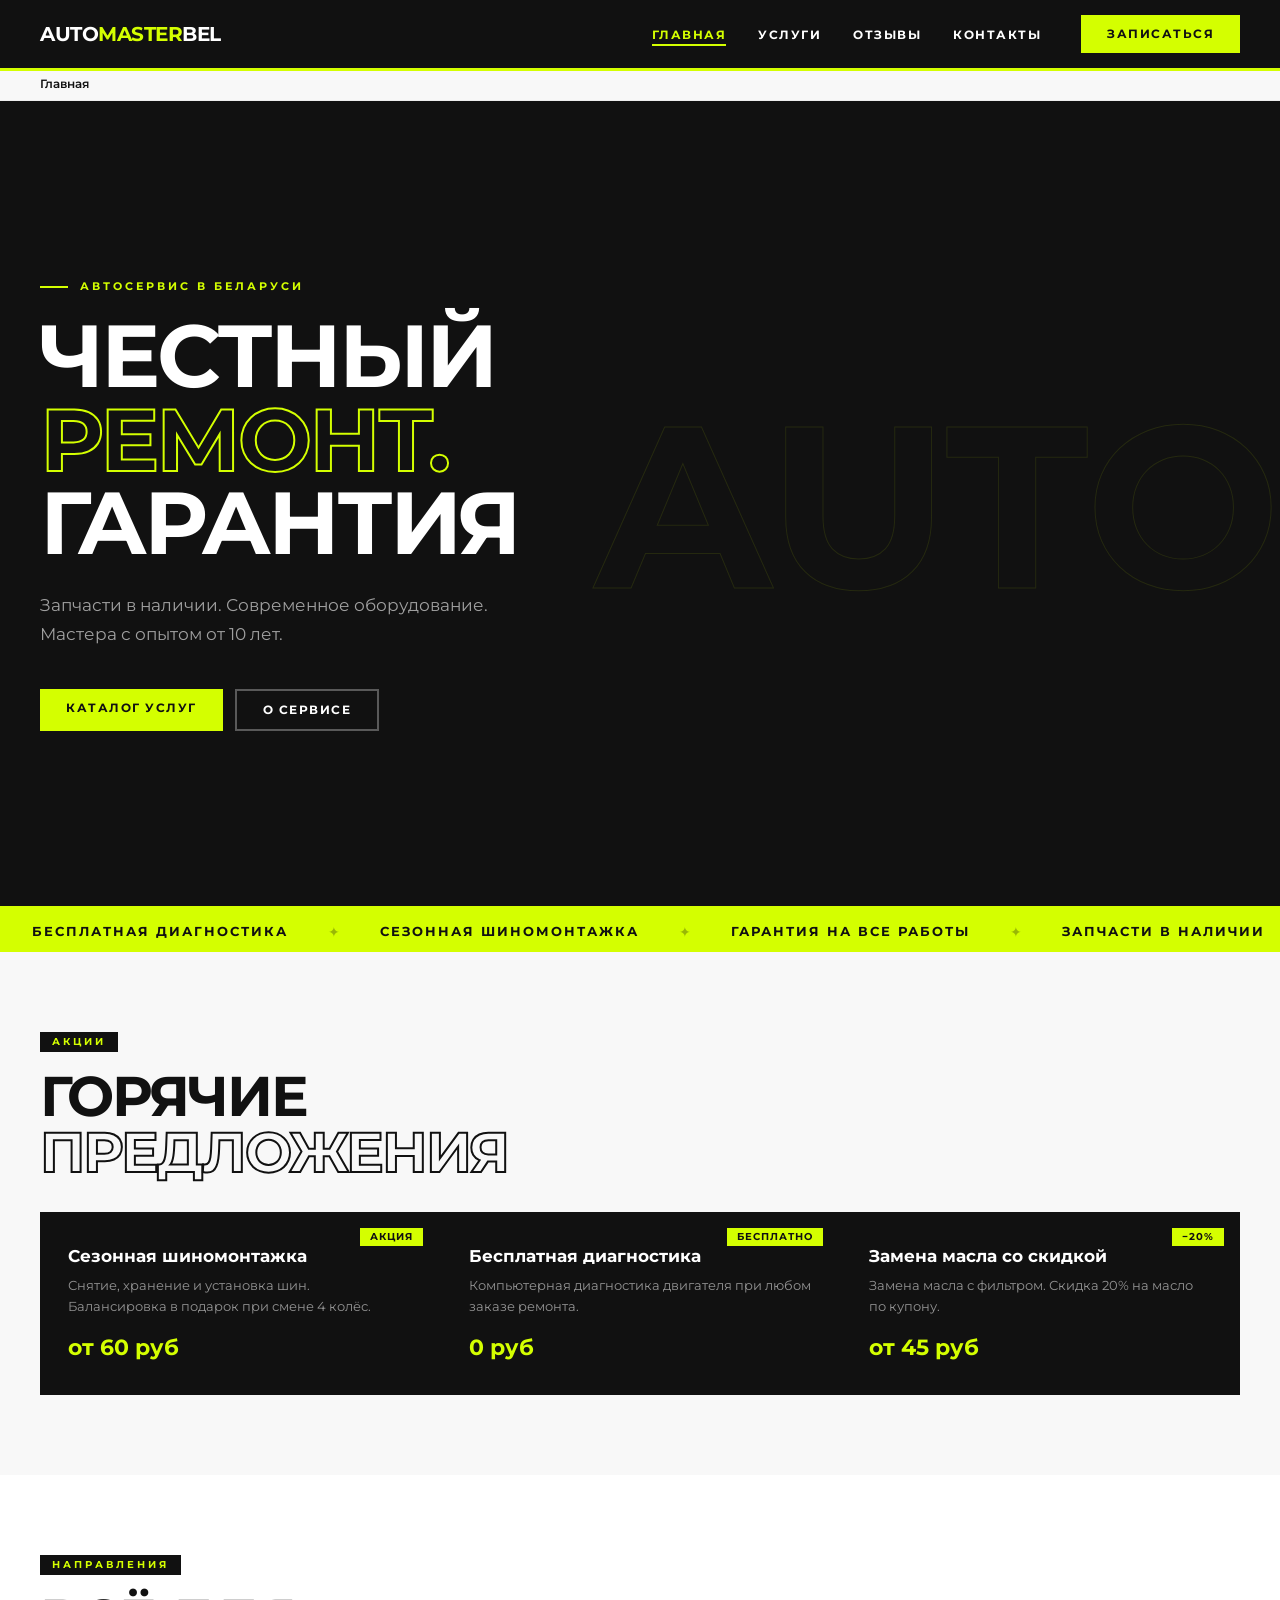
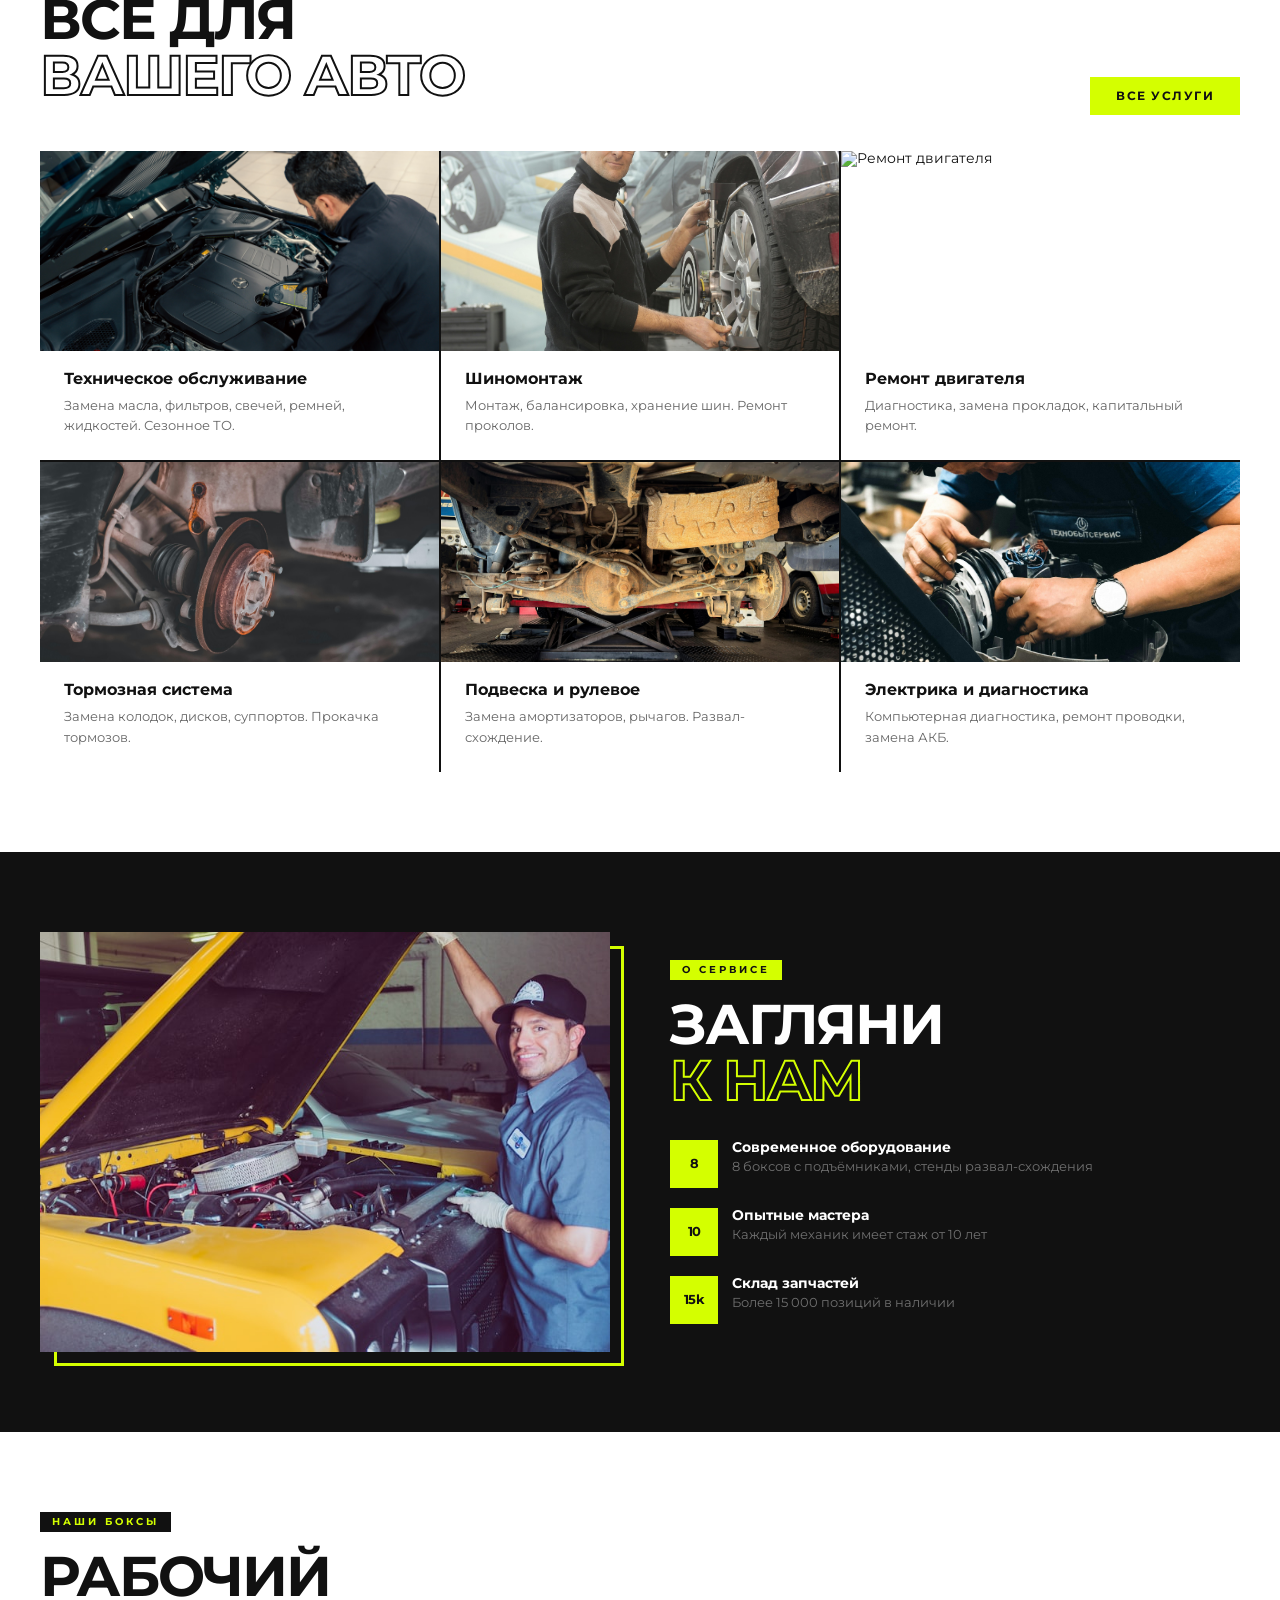
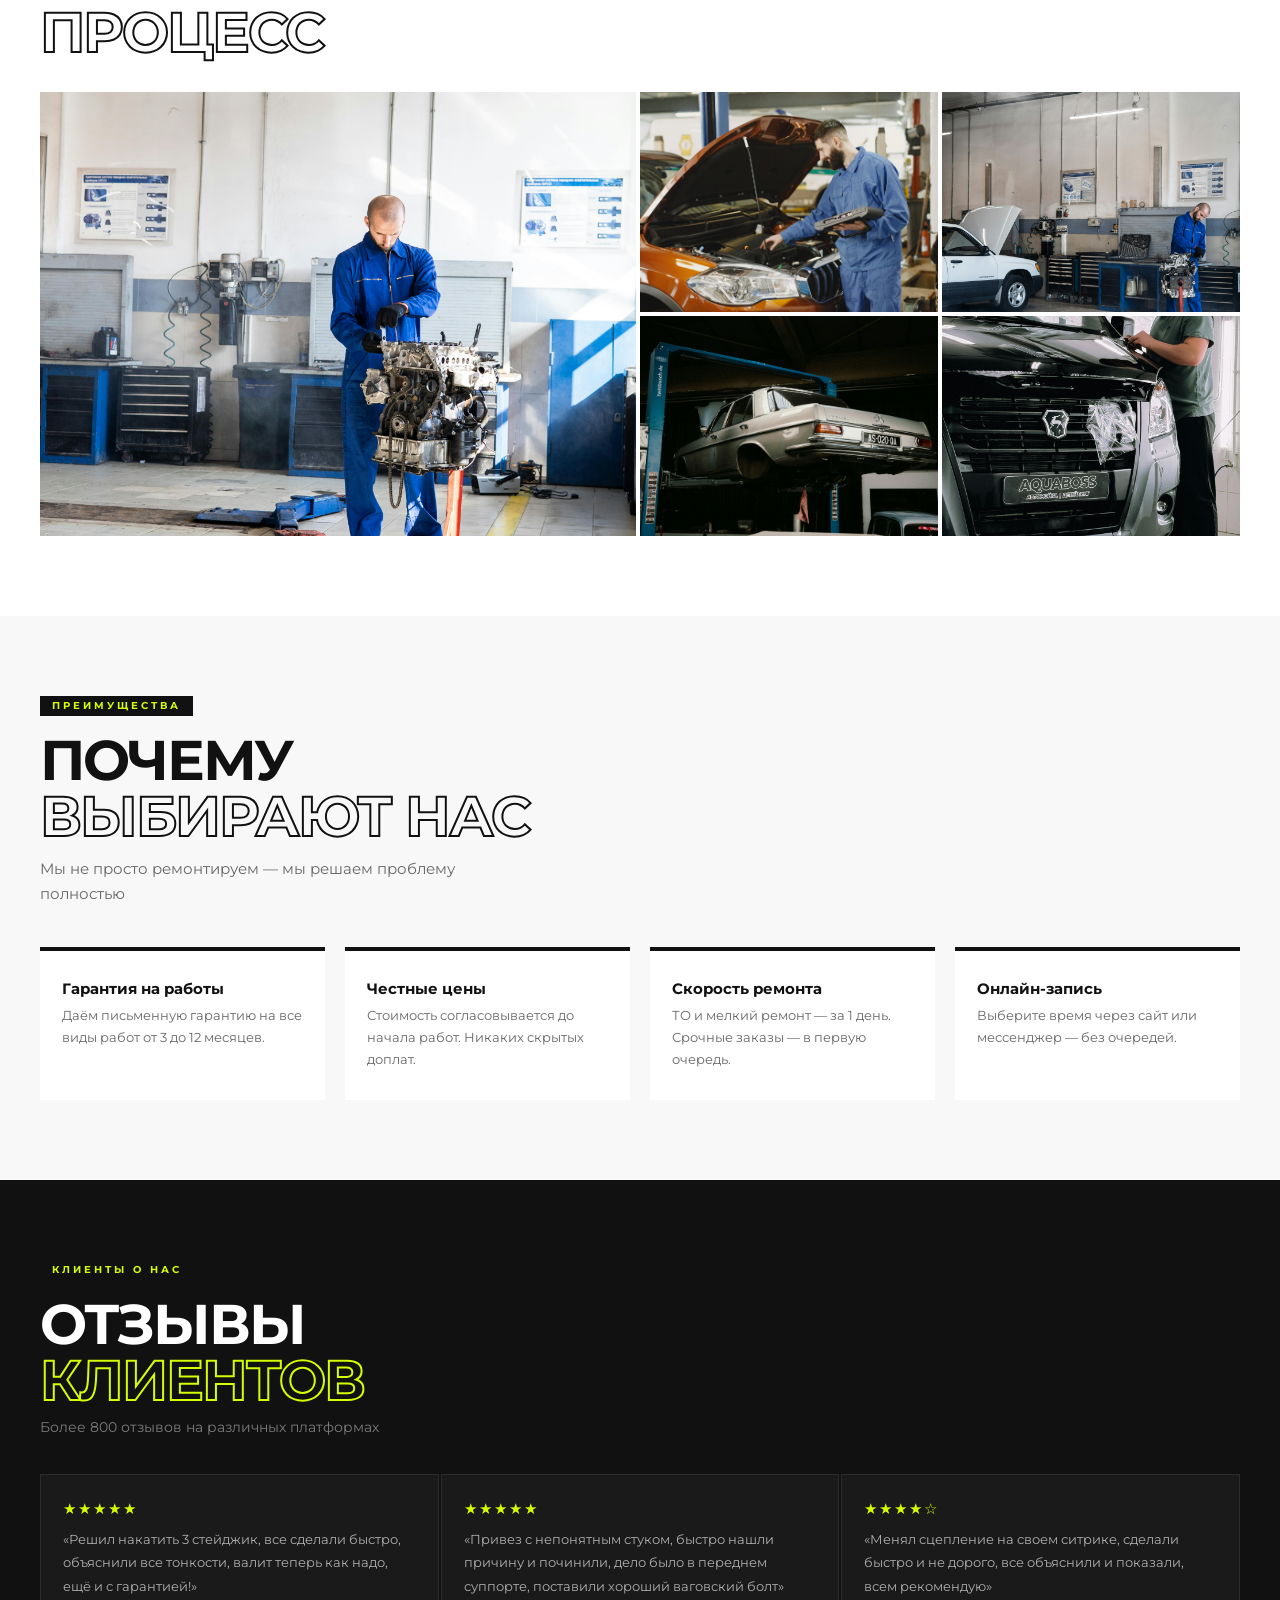
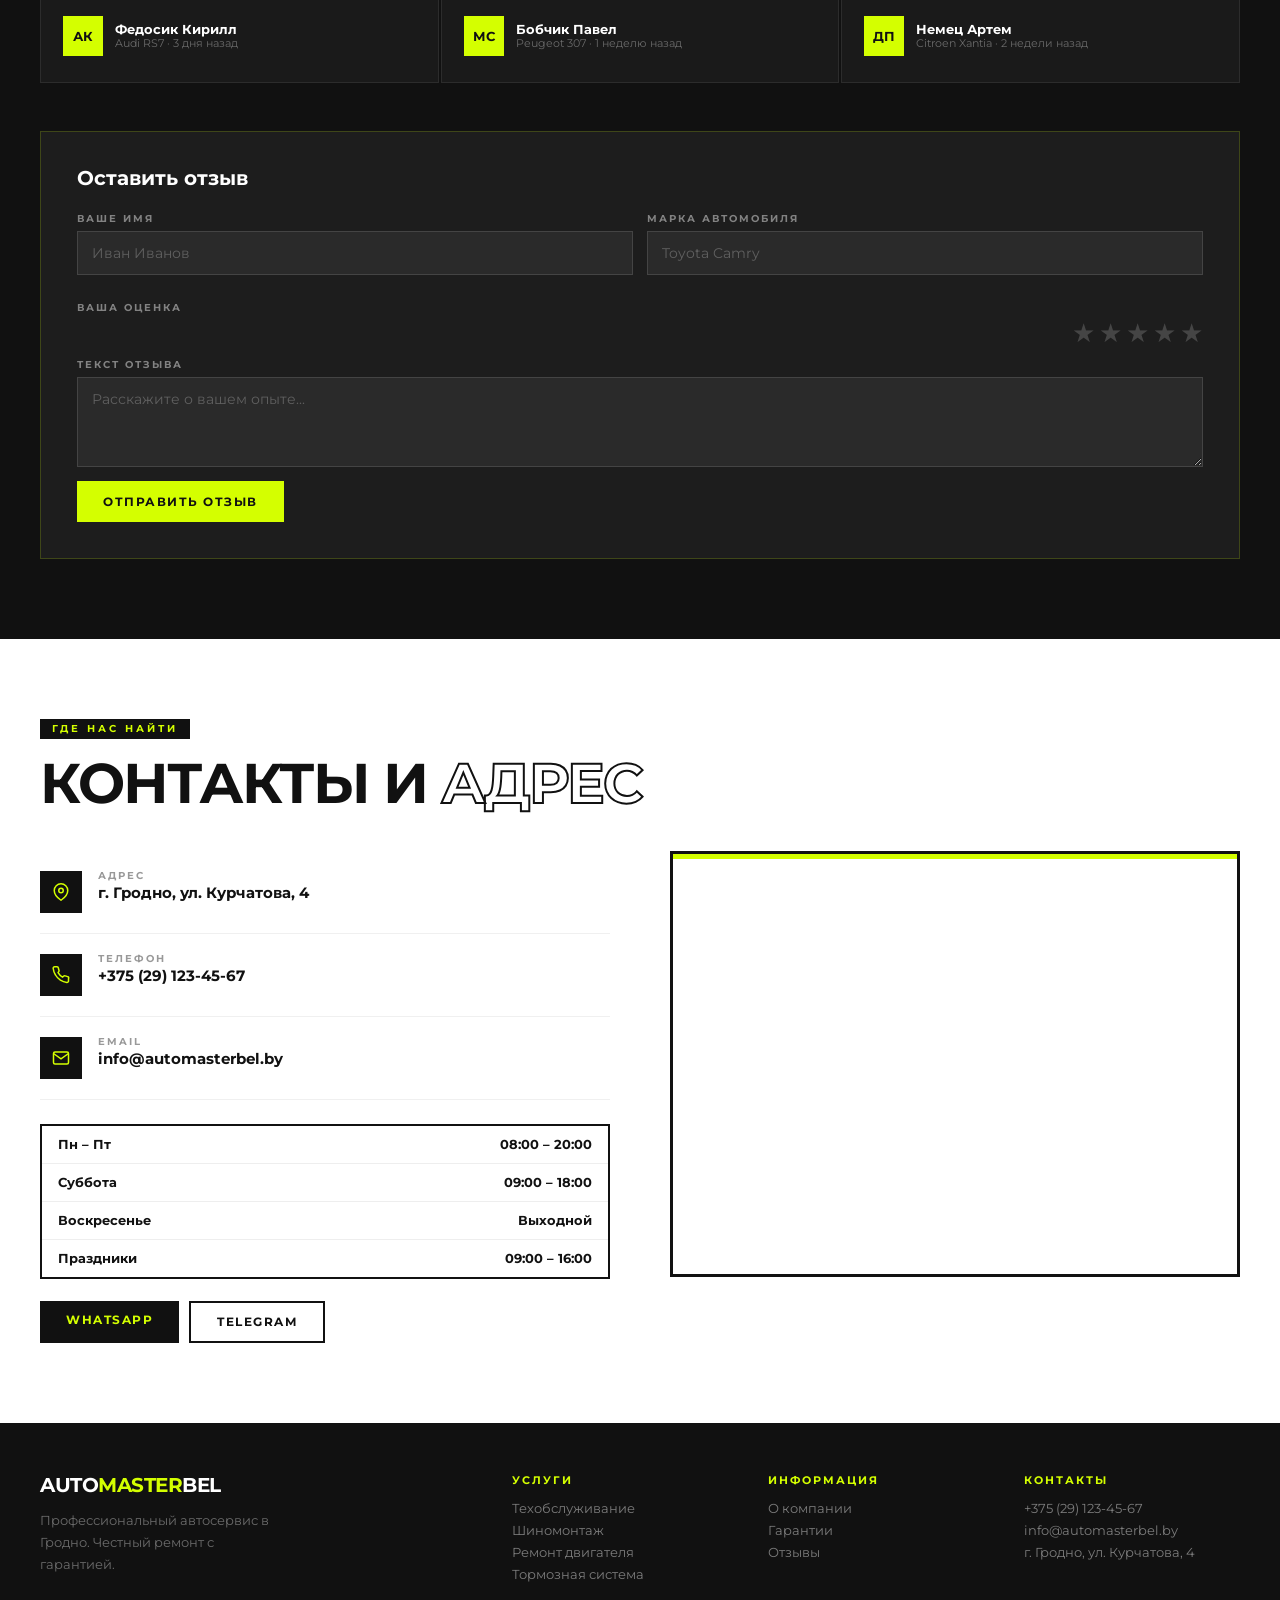
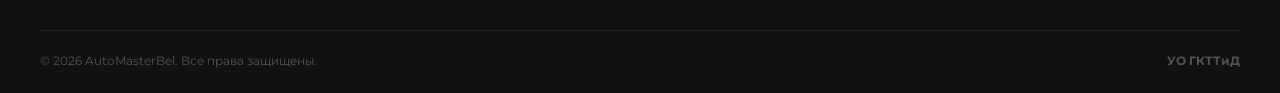
==== index.html @ 9e55e75d "Initial commit" ====
<!DOCTYPE html>
<html lang="ru">
<head>
  <meta charset="UTF-8">
  <meta name="viewport" content="width=device-width, initial-scale=1.0">
  <title>AutoMasterBel</title>
  <link rel="stylesheet" href="./styles/fonts.css">
  <link rel="stylesheet" href="./styles/style.css">
</head>
<body>
  <nav class="navbar">
    <div class="container">
      <a href="index.html" class="logo">AUTO<span>MASTER</span>BEL</a>
      <input type="checkbox" id="nav-toggle" class="nav-toggle">
      <label for="nav-toggle" class="nav-burger">
        <span></span>
        <span></span>
        <span></span>
      </label>
      <ul class="nav-list">
        <li><a href="index.html" class="nav-link active">Главная</a></li>
        <li><a href="services.html" class="nav-link">Услуги</a></li>
        <li><a href="#reviews" class="nav-link">Отзывы</a></li>
        <li><a href="#contacts" class="nav-link">Контакты</a></li>
      </ul>
      <a href="services.html" class="btn btn-primary navbar-btn">Записаться</a>
    </div>
  </nav>
  <nav class="breadcrumb">
    <div class="container">
      <ul class="breadcrumb-list">
        <li class="breadcrumb-item current">Главная</li>
      </ul>
    </div>
  </nav>
  <header class="hero">
    <div class="container">
      <div class="hero-content">
        <p class="hero-label">Автосервис в Беларуси</p>
        <h1 class="hero-title">
          ЧЕСТНЫЙ<br>
          <span class="hero-title--accent">РЕМОНТ.</span><br>
          ГАРАНТИЯ
        </h1>
        <p class="hero-desc">
          Запчасти в наличии. Современное оборудование.
          Мастера с опытом от 10 лет.
        </p>
        <div class="hero-actions">
          <a href="services.html" class="btn btn-primary">Каталог услуг</a>
          <a href="#about" class="btn btn-outline">О сервисе</a>
        </div>
      </div>
    </div>
  </header>
  <div class="ticker" aria-hidden="true">
    <div class="ticker-track" id="js-ticker">
      <span class="ticker-item">Бесплатная диагностика</span>
      <span class="ticker-dot">✦</span>
      <span class="ticker-item">Сезонная шиномонтажка</span>
      <span class="ticker-dot">✦</span>
      <span class="ticker-item">Гарантия на все работы</span>
      <span class="ticker-dot">✦</span>
      <span class="ticker-item">Запчасти в наличии</span>
      <span class="ticker-dot">✦</span>
      <span class="ticker-item">Срочный ремонт за 1 день</span>
      <span class="ticker-dot">✦</span>
    </div>
  </div>
  <main>
    <section class="promo">
      <div class="container">
        <span class="section-label">Акции</span>
        <h2 class="section-title">
          ГОРЯЧИЕ<br>
          <span class="section-title--outline">ПРЕДЛОЖЕНИЯ</span>
        </h2>
        <div class="promo-grid">
          <article class="promo-card">
            <span class="promo-badge">Акция</span>
            <h3 class="promo-title">Сезонная шиномонтажка</h3>
            <p class="promo-desc">Снятие, хранение и установка шин. Балансировка в подарок при смене 4 колёс.</p>
            <strong class="promo-price">от 60 руб</strong>
          </article>
          <article class="promo-card">
            <span class="promo-badge">Бесплатно</span>
            <h3 class="promo-title">Бесплатная диагностика</h3>
            <p class="promo-desc">Компьютерная диагностика двигателя при любом заказе ремонта.</p>
            <strong class="promo-price">0 руб</strong>
          </article>
          <article class="promo-card">
            <span class="promo-badge">−20%</span>
            <h3 class="promo-title">Замена масла со скидкой</h3>
            <p class="promo-desc">Замена масла с фильтром. Скидка 20% на масло по купону.</p>
            <strong class="promo-price">от 45 руб</strong>
          </article>
        </div>
      </div>
    </section>
    <section class="services">
      <div class="container">
        <div class="services-header">
          <div>
            <span class="section-label">Направления</span>
            <h2 class="section-title">
              ВСЁ ДЛЯ<br>
              <span class="section-title--outline">ВАШЕГО АВТО</span>
            </h2>
          </div>
          <a href="services.html" class="btn btn-primary">Все услуги</a>
        </div>
        <div class="services-grid">
          <article class="service-card">
            <div class="service-card-image">
              <img
                src="assets/imgs/TO.jpg"
                alt="Техническое обслуживание"
                width="600"
                height="350">
            </div>
            <h3 class="service-card-title">Техническое обслуживание</h3>
            <p class="service-card-desc">Замена масла, фильтров, свечей, ремней, жидкостей. Сезонное ТО.</p>
          </article>
          <article class="service-card">
            <div class="service-card-image">
              <img
                src="assets/imgs/shinomontazh.jpg"
                alt="Шиномонтаж"
                width="600"
                height="350">
            </div>
            <h3 class="service-card-title">Шиномонтаж</h3>
            <p class="service-card-desc">Монтаж, балансировка, хранение шин. Ремонт проколов.</p>
          </article>
          <article class="service-card">
            <div class="service-card-image">
              <img
                src="assets/imgs/remont-dvigatel.jpg"
                alt="Ремонт двигателя"
                width="600"
                height="350">
            </div>
            <h3 class="service-card-title">Ремонт двигателя</h3>
            <p class="service-card-desc">Диагностика, замена прокладок, капитальный ремонт.</p>
          </article>
          <article class="service-card">
            <div class="service-card-image">
              <img
                src="assets/imgs/tormoz.jpg"
                alt="Тормозная система"
                width="600"
                height="350">
            </div>
            <h3 class="service-card-title">Тормозная система</h3>
            <p class="service-card-desc">Замена колодок, дисков, суппортов. Прокачка тормозов.</p>
          </article>
          <article class="service-card">
            <div class="service-card-image">
              <img
                src="assets/imgs/podveska.jpg"
                alt="Подвеска и рулевое"
                width="600"
                height="350">
            </div>
            <h3 class="service-card-title">Подвеска и рулевое</h3>
            <p class="service-card-desc">Замена амортизаторов, рычагов. Развал-схождение.</p>
          </article>
          <article class="service-card">
            <div class="service-card-image">
              <img
                src="assets/imgs/autoelectrik.jpg"
                alt="Электрика и диагностика"
                width="600"
                height="350">
            </div>
            <h3 class="service-card-title">Электрика и диагностика</h3>
            <p class="service-card-desc">Компьютерная диагностика, ремонт проводки, замена АКБ.</p>
          </article>
        </div>
      </div>
    </section>
    <section class="about" id="about">
      <div class="container">
        <div class="about-inner">
          <div class="about-image">
            <img
              src="assets/imgs/automasterbel.jfif"
              alt="Мастер за работой в сервисе"
              width="800"
              height="560">
          </div>
          <div class="about-info">
            <span class="section-label section-label--light">О сервисе</span>
            <h2 class="section-title section-title--light">
              ЗАГЛЯНИ<br>
              <span class="section-title--outline-yellow">К НАМ</span>
            </h2>
            <ul class="features-list">
              <li class="feature-item">
                <div class="feature-icon">8</div>
                <div>
                  <h4 class="feature-title">Современное оборудование</h4>
                  <p class="feature-text">8 боксов с подъёмниками, стенды развал-схождения</p>
                </div>
              </li>
              <li class="feature-item">
                <div class="feature-icon">10</div>
                <div>
                  <h4 class="feature-title">Опытные мастера</h4>
                  <p class="feature-text">Каждый механик имеет стаж от 10 лет</p>
                </div>
              </li>
              <li class="feature-item">
                <div class="feature-icon">15k</div>
                <div>
                  <h4 class="feature-title">Склад запчастей</h4>
                  <p class="feature-text">Более 15 000 позиций в наличии</p>
                </div>
              </li>
            </ul>
          </div>
        </div>
      </div>
    </section>
    <section class="gallery">
      <div class="container">
        <span class="section-label">Наши боксы</span>
        <h2 class="section-title">
          РАБОЧИЙ<br>
          <span class="section-title--outline">ПРОЦЕСС</span>
        </h2>

        <div class="gallery-grid">
          <div class="gallery-item gallery-item--big">
            <img
              src="assets/imgs/work-process-1.jpg"
              alt="Главный бокс сервиса"
              width="900"
              height="600">
          </div>
          <div class="gallery-item">
            <img
              src="assets/imgs/work-process-2.jpg"
              alt="Мастер за работой"
              width="500"
              height="300">
          </div>
          <div class="gallery-item">
            <img
              src="assets/imgs/work-process-3.jpg"
              alt="Шиномонтажный участок"
              width="500"
              height="300">
          </div>
          <div class="gallery-item">
            <img
              src="assets/imgs/work-process-4.jpg"
              alt="Диагностика"
              width="500"
              height="300">
          </div>
          <div class="gallery-item">
            <img
              src="assets/imgs/work-process-5.jpg"
              alt="Склад запчастей"
              width="500"
              height="300">
          </div>
        </div>
      </div>
    </section>
    <section class="why">
      <div class="container">
        <span class="section-label">Преимущества</span>
        <h2 class="section-title">
          ПОЧЕМУ<br>
          <span class="section-title--outline">ВЫБИРАЮТ НАС</span>
        </h2>
        <p class="why-subtitle">Мы не просто ремонтируем — мы решаем проблему полностью</p>

        <div class="why-grid">
          <div class="why-card">
            <h3 class="why-title">Гарантия на работы</h3>
            <p class="why-text">Даём письменную гарантию на все виды работ от 3 до 12 месяцев.</p>
          </div>
          <div class="why-card">
            <h3 class="why-title">Честные цены</h3>
            <p class="why-text">Стоимость согласовывается до начала работ. Никаких скрытых доплат.</p>
          </div>
          <div class="why-card">
            <h3 class="why-title">Скорость ремонта</h3>
            <p class="why-text">ТО и мелкий ремонт — за 1 день. Срочные заказы — в первую очередь.</p>
          </div>
          <div class="why-card">
            <h3 class="why-title">Онлайн-запись</h3>
            <p class="why-text">Выберите время через сайт или мессенджер — без очередей.</p>
          </div>
        </div>
      </div>
    </section>
    <section class="reviews" id="reviews">
      <div class="container">
        <span class="section-label">Клиенты о нас</span>
        <h2 class="section-title section-title--light">
          ОТЗЫВЫ<br>
          <span class="section-title--outline-yellow">КЛИЕНТОВ</span>
        </h2>
        <p class="reviews-subtitle">Более 800 отзывов на различных платформах</p>

        <div class="reviews-grid">
          <article class="review-card">
            <p class="review-stars">★★★★★</p>
            <blockquote class="review-text">
              «Решил накатить 3 стейджик, все сделали быстро, объяснили все тонкости, валит теперь как надо, ещё и с гарантией!»
            </blockquote>
            <footer class="review-author">
              <span class="review-avatar">АК</span>
              <div>
                <p class="review-name">Федосик Кирилл</p>
                <p class="review-meta">Audi RS7 · 3 дня назад</p>
              </div>
            </footer>
          </article>
          <article class="review-card">
            <p class="review-stars">★★★★★</p>
            <blockquote class="review-text">
              «Привез с непонятным стуком, быстро нашли причину и починили, дело было в переднем суппорте, поставили хороший ваговский болт»
            </blockquote>
            <footer class="review-author">
              <span class="review-avatar">МС</span>
              <div>
                <p class="review-name">Бобчик Павел</p>
                <p class="review-meta">Peugeot 307 · 1 неделю назад</p>
              </div>
            </footer>
          </article>
          <article class="review-card">
            <p class="review-stars">★★★★☆</p>
            <blockquote class="review-text">
              «Менял сцепление на своем ситрике, сделали быстро и не дорого, все объяснили и показали, всем рекомендую»
            </blockquote>
            <footer class="review-author">
              <span class="review-avatar">ДП</span>
              <div>
                <p class="review-name">Немец Артем</p>
                <p class="review-meta">Citroen Xantia · 2 недели назад</p>
              </div>
            </footer>
          </article>
        </div>

        <div class="review-form">
          <h3 class="review-form-title">Оставить отзыв</h3>
          <form action="#" method="post">
            <div class="form-row">
              <div class="form-group">
                <label class="form-label" for="review-name">Ваше имя</label>
                <input class="form-input" type="text" id="review-name" name="name" placeholder="Иван Иванов" required>
              </div>
              <div class="form-group">
                <label class="form-label" for="review-car">Марка автомобиля</label>
                <input class="form-input" type="text" id="review-car" name="car" placeholder="Toyota Camry" required>
              </div>
            </div>
            <div class="form-group">
              <label class="form-label">Ваша оценка</label>
              <div class="star-rating">
                <input class="star-input" type="radio" name="rating" id="s5" value="5">
                <label class="star-label" for="s5">★</label>
                <input class="star-input" type="radio" name="rating" id="s4" value="4">
                <label class="star-label" for="s4">★</label>
                <input class="star-input" type="radio" name="rating" id="s3" value="3">
                <label class="star-label" for="s3">★</label>
                <input class="star-input" type="radio" name="rating" id="s2" value="2">
                <label class="star-label" for="s2">★</label>
                <input class="star-input" type="radio" name="rating" id="s1" value="1">
                <label class="star-label" for="s1">★</label>
              </div>
            </div>
            <div class="form-group">
              <label class="form-label" for="review-text">Текст отзыва</label>
              <textarea class="form-input form-textarea" id="review-text" name="text" placeholder="Расскажите о вашем опыте..." required></textarea>
            </div>
            <button type="submit" class="btn btn-primary">Отправить отзыв</button>
          </form>
        </div>
      </div>
    </section>
    <section class="contacts" id="contacts">
      <div class="container">
        <span class="section-label">Где нас найти</span>
        <h2 class="section-title">
          КОНТАКТЫ И <span class="section-title--outline">АДРЕС</span>
        </h2>
        <div class="contacts-grid">
          <div class="contacts-info">
            <address class="contact-list">
              <div class="contact-item">
                <div class="contact-icon">
                  <img src="assets/icons/geo.svg" alt="наш адрес">
                </div>
                <div>
                  <p class="contact-label">Адрес</p>
                  <p class="contact-value">г. Гродно, ул. Курчатова, 4</p>
                </div>
              </div>
              <div class="contact-item">
                <div class="contact-icon">
                  <img src="assets/icons/phone.svg" alt="телефон">
                </div>
                <div>
                  <p class="contact-label">Телефон</p>
                  <a href="tel:+375291234567" class="contact-value contact-link">+375 (29) 123-45-67</a>
                </div>
              </div>
              <div class="contact-item">
                <div class="contact-icon">
                  <img src="assets/icons/mail.svg" alt="почта">
                </div>
                <div>
                  <p class="contact-label">Email</p>
                  <a href="mailto:info@automasterbel.by" class="contact-value contact-link">info@automasterbel.by</a>
                </div>
              </div>
            </address>

            <table class="schedule">
              <tbody>
                <tr>
                  <td>Пн – Пт</td>
                  <td>08:00 – 20:00</td>
                </tr>
                <tr>
                  <td>Суббота</td>
                  <td>09:00 – 18:00</td>
                </tr>
                <tr>
                  <td>Воскресенье</td>
                  <td class="schedule-closed">Выходной</td>
                </tr>
                <tr>
                  <td>Праздники</td>
                  <td>09:00 – 16:00</td>
                </tr>
              </tbody>
            </table>

            <div class="messengers">
              <a href="#" class="btn btn-dark">WhatsApp</a>
              <a href="#" class="btn btn-outline-dark">Telegram</a>
            </div>
          </div>

          <div class="contacts-map">
            <iframe
              src="https://yandex.ru/map-widget/v1/?ll=23.835320%2C53.681400&z=16&pt=23.835320%2C53.681400,pm2rdm&text=%D0%93%D1%80%D0%BE%D0%B4%D0%BD%D0%BE%2C%20%D1%83%D0%BB.%20%D0%9A%D1%83%D1%80%D1%87%D0%B0%D1%82%D0%BE%D0%B2%D0%B0%2C%204"
              width="100%"
              height="420"
              frameborder="0"
              allowfullscreen="true"
              title="Карта — г. Гродно, ул. Курчатова, 4">
            </iframe>
          </div>
        </div>
      </div>
    </section>
  </main>
  <footer class="footer">
    <div class="container">
      <div class="footer-grid">
        <div class="footer-brand">
          <a href="index.html" class="logo">AUTO<span>MASTER</span>BEL</a>
          <p class="footer-desc">Профессиональный автосервис в Гродно. Честный ремонт с гарантией.</p>
        </div>
        <nav class="footer-col">
          <h3 class="footer-col-title">Услуги</h3>
          <ul>
            <li><a href="services.html" class="footer-link">Техобслуживание</a></li>
            <li><a href="services.html" class="footer-link">Шиномонтаж</a></li>
            <li><a href="services.html" class="footer-link">Ремонт двигателя</a></li>
            <li><a href="services.html" class="footer-link">Тормозная система</a></li>
          </ul>
        </nav>
        <nav class="footer-col">
          <h3 class="footer-col-title">Информация</h3>
          <ul>
            <li><a href="#" class="footer-link">О компании</a></li>
            <li><a href="#" class="footer-link">Гарантии</a></li>
            <li><a href="#reviews" class="footer-link">Отзывы</a></li>
          </ul>
        </nav>
        <address class="footer-col">
          <h3 class="footer-col-title">Контакты</h3>
          <ul>
            <li><a href="tel:+375291234567" class="footer-link">+375 (29) 123-45-67</a></li>
            <li><a href="mailto:info@automasterbel.by" class="footer-link">info@automasterbel.by</a></li>
            <li><a href="#contacts" class="footer-link">г. Гродно, ул. Курчатова, 4</a></li>
          </ul>
        </address>
      </div>
      <div class="footer-bottom">
        <p class="footer-copy">© 2026 AutoMasterBel. Все права защищены.</p>
        <p class="footer-made">УО ГКТТиД</p>
      </div>
    </div>
  </footer>

  <script src="./js/script.js"></script>
</body>
</html>
---- styles/fonts.css ----
@font-face {
  font-family: 'Montserrat';
  src: url('../assets/fonts/Montserrat-Regular.ttf') format('truetype');
  font-weight: 400;
  font-style: normal;
}

@font-face {
  font-family: 'Montserrat';
  src: url('../assets/fonts/Montserrat-Medium.ttf') format('truetype');
  font-weight: 500;
  font-style: normal;
}

@font-face {
  font-family: 'Montserrat';
  src: url('../assets/fonts/Montserrat-SemiBold.ttf') format('truetype');
  font-weight: 600;
  font-style: normal;
}

@font-face {
  font-family: 'Montserrat';
  src: url('../assets/fonts/Montserrat-Bold.ttf') format('truetype');
  font-weight: 700;
  font-style: normal;
}
---- styles/style.css ----
@import url("./normalize.css");
@import url("./fonts.css");

/* RESET */
*, *::before, *::after {
  box-sizing: border-box;
  margin: 0;
  padding: 0;
}

html {
  scroll-behavior: smooth;
}

body {
  font-family: 'Montserrat', sans-serif;
  background: #ffffff;
  color: #111111;
  overflow-x: hidden;
}

a {
  text-decoration: none;
  color: inherit;
}

ul {
  list-style: none;
}

img {
  display: block;
  max-width: 100%;
}

address {
  font-style: normal;
}

/* КОНТЕЙНЕР */
.container {
  width: 100%;
  max-width: 1280px;
  margin: 0 auto;
  padding: 0 40px;
}

/* NAVBAR */
.navbar {
  position: fixed;
  top: 0;
  left: 0;
  right: 0;
  z-index: 100;
  background: #111111;
  border-bottom: 3px solid #d4ff00;
}

.navbar .container {
  height: 68px;
  display: flex;
  align-items: center;
  gap: 40px;
}

.logo {
  font-weight: 900;
  font-size: 20px;
  color: #ffffff;
  letter-spacing: -0.5px;
  flex-shrink: 0;
}

.logo span {
  color: #d4ff00;
}

.nav-list {
  display: flex;
  align-items: center;
  gap: 32px;
  margin-left: auto;
}

.nav-link {
  font-weight: 700;
  font-size: 12px;
  letter-spacing: 1.5px;
  text-transform: uppercase;
  color: #ffffff;
  position: relative;
  transition: color 0.2s;
}

.nav-link::after {
  content: '';
  position: absolute;
  bottom: -4px;
  left: 0;
  width: 0;
  height: 2px;
  background: #d4ff00;
  transition: width 0.3s;
}

.nav-link:hover {
  color: #d4ff00;
}

.nav-link:hover::after,
.nav-link.active::after {
  width: 100%;
}

.nav-link.active {
  color: #d4ff00;
}

.navbar-btn {
  flex-shrink: 0;
}

.nav-toggle {
  display: none;
}

.nav-burger {
  display: none;
  flex-direction: column;
  gap: 5px;
  cursor: pointer;
  padding: 4px;
  margin-left: auto;
}

.nav-burger span {
  display: block;
  width: 24px;
  height: 2px;
  background: #d4ff00;
  transition: all 0.3s;
}

/* BREADCRUMB */
.breadcrumb {
  margin-top: 68px;
  background: #f8f8f8;
  border-bottom: 1px solid #eeeeee;
  padding: 10px 0;
}

.breadcrumb-list {
  display: flex;
  align-items: center;
  gap: 8px;
}

.breadcrumb-link {
  font-weight: 600;
  font-size: 12px;
  color: #999999;
  transition: color 0.2s;
}

.breadcrumb-link:hover {
  color: #111111;
}

.breadcrumb-item {
  font-weight: 600;
  font-size: 12px;
  color: #111111;
}

.breadcrumb-sep {
  font-size: 12px;
  color: #cccccc;
}

/* КНОПКИ */
.btn {
  display: inline-block;
  font-family: 'Montserrat', sans-serif;
  font-weight: 700;
  font-size: 12px;
  letter-spacing: 1.5px;
  text-transform: uppercase;
  padding: 13px 26px;
  transition: all 0.2s;
  border: none;
  cursor: pointer;
}

.btn-primary {
  background: #d4ff00;
  color: #111111;
}

.btn-primary:hover {
  background: #bfed00;
  transform: translate(-2px, -2px);
}

.btn-outline {
  background: transparent;
  color: #ffffff;
  border: 2px solid rgba(255,255,255,0.3);
}

.btn-outline:hover {
  border-color: #d4ff00;
  color: #d4ff00;
}

.btn-dark {
  background: #111111;
  color: #d4ff00;
}

.btn-dark:hover {
  background: #222222;
}

.btn-outline-dark {
  background: transparent;
  color: #111111;
  border: 2px solid #111111;
}

.btn-outline-dark:hover {
  background: #111111;
  color: #d4ff00;
}

.btn-full {
  width: 100%;
  text-align: center;
}

/* ОБЩИЕ ЭЛЕМЕНТЫ */
.section-label {
  display: inline-block;
  font-weight: 700;
  font-size: 10px;
  letter-spacing: 3px;
  text-transform: uppercase;
  color: #d4ff00;
  background: #111111;
  padding: 5px 12px;
  margin-bottom: 16px;
}

.section-label--light {
  background: #d4ff00;
  color: #111111;
}

.section-title {
  font-weight: 900;
  font-size: clamp(28px, 5vw, 56px);
  letter-spacing: -2px;
  line-height: 1;
  color: #111111;
  margin-bottom: 12px;
}

.section-title--light {
  color: #ffffff;
}

.section-title--outline {
  color: transparent;
  -webkit-text-stroke: 2px #111111;
}

.section-title--outline-yellow {
  color: transparent;
  -webkit-text-stroke: 2px #d4ff00;
}

/* HERO */
.hero {
  background: #111111;
  padding: 80px 0;
  position: relative;
  overflow: hidden;
  min-height: 90vh;
  display: flex;
  align-items: center;
}

.hero::before {
  content: 'AUTO';
  position: absolute;
  right: 0;
  top: 50%;
  transform: translateY(-50%);
  font-weight: 900;
  font-size: clamp(80px, 18vw, 240px);
  color: transparent;
  -webkit-text-stroke: 1px rgba(212,255,0,0.1);
  line-height: 1;
  pointer-events: none;
  user-select: none;
  white-space: nowrap;
}

.hero::after {
  content: '';
  position: absolute;
  bottom: 0;
  left: 0;
  right: 0;
  height: 5px;
  background: #d4ff00;
}

.hero-content {
  max-width: 640px;
}

.hero-label {
  font-weight: 700;
  font-size: 11px;
  letter-spacing: 3px;
  text-transform: uppercase;
  color: #d4ff00;
  display: flex;
  align-items: center;
  gap: 12px;
  margin-bottom: 22px;
}

.hero-label::before {
  content: '';
  display: block;
  width: 28px;
  height: 2px;
  background: #d4ff00;
  flex-shrink: 0;
}

.hero-title {
  font-weight: 900;
  font-size: clamp(40px, 7vw, 88px);
  line-height: 0.95;
  letter-spacing: -3px;
  color: #ffffff;
  margin-bottom: 26px;
}

.hero-title--accent {
  color: transparent;
  -webkit-text-stroke: 2px #d4ff00;
}

.hero-desc {
  font-size: 17px;
  line-height: 1.7;
  color: rgba(255,255,255,0.6);
  max-width: 480px;
  margin-bottom: 40px;
  font-weight: 400;
}

.hero-actions {
  display: flex;
  gap: 12px;
  flex-wrap: wrap;
}

/* TICKER */
.ticker {
  background: #d4ff00;
  overflow: hidden;
  padding: 13px 0;
  white-space: nowrap;
}

.ticker-track {
  display: inline-flex;
  animation: ticker-scroll 22s linear infinite;
}

.ticker-item {
  font-weight: 700;
  font-size: 13px;
  letter-spacing: 2px;
  text-transform: uppercase;
  color: #111111;
  padding: 0 32px;
}

.ticker-dot {
  color: rgba(17,17,17,0.3);
  padding: 0 8px;
}

@keyframes ticker-scroll {
  from { transform: translateX(0); }
  to   { transform: translateX(-50%); }
}

/* PROMO */
.promo {
  padding: 80px 0;
  background: #f8f8f8;
}

.promo-grid {
  display: grid;
  grid-template-columns: repeat(3, 1fr);
  gap: 2px;
  background: #111111;
  margin-top: 32px;
}

.promo-card {
  background: #111111;
  padding: 36px 28px;
  position: relative;
  overflow: hidden;
}

.promo-card::before {
  content: '';
  position: absolute;
  top: 0;
  left: -100%;
  width: 100%;
  height: 100%;
  background: #d4ff00;
  transition: left 0.4s cubic-bezier(0.4, 0, 0.2, 1);
  z-index: 0;
}

.promo-card:hover::before {
  left: 0;
}

.promo-badge {
  position: absolute;
  top: 16px;
  right: 16px;
  background: #d4ff00;
  color: #111111;
  font-weight: 800;
  font-size: 10px;
  letter-spacing: 1px;
  text-transform: uppercase;
  padding: 4px 10px;
  z-index: 1;
  transition: background 0.3s, color 0.3s;
}

.promo-card:hover .promo-badge {
  background: #111111;
  color: #d4ff00;
}

.promo-icon {
  font-size: 30px;
  margin-bottom: 16px;
  position: relative;
  z-index: 1;
}

.promo-title {
  font-weight: 800;
  font-size: 17px;
  color: #ffffff;
  margin-bottom: 10px;
  position: relative;
  z-index: 1;
  transition: color 0.3s;
}

.promo-card:hover .promo-title {
  color: #111111;
}

.promo-desc {
  font-size: 13px;
  color: rgba(255,255,255,0.55);
  line-height: 1.6;
  margin-bottom: 20px;
  position: relative;
  z-index: 1;
  transition: color 0.3s;
  font-weight: 400;
}

.promo-card:hover .promo-desc {
  color: rgba(17,17,17,0.65);
}

.promo-price {
  font-weight: 900;
  font-size: 22px;
  color: #d4ff00;
  position: relative;
  z-index: 1;
  transition: color 0.3s;
}

.promo-card:hover .promo-price {
  color: #111111;
}

/* SERVICES */
.services {
  padding: 80px 0;
  background: #ffffff;
}

.services-header {
  display: flex;
  align-items: flex-end;
  justify-content: space-between;
  flex-wrap: wrap;
  gap: 20px;
  margin-bottom: 36px;
}

.services-grid {
  display: grid;
  grid-template-columns: repeat(3, 1fr);
  gap: 2px;
  background: #111111;
}

.service-card {
  background: #ffffff;
  position: relative;
  overflow: hidden;
  transition: transform 0.3s;
}

.service-card::after {
  content: '';
  position: absolute;
  bottom: 0;
  left: 0;
  width: 100%;
  height: 4px;
  background: #d4ff00;
  transform: scaleX(0);
  transform-origin: left;
  transition: transform 0.4s cubic-bezier(0.4, 0, 0.2, 1);
}

.service-card:hover::after {
  transform: scaleX(1);
}

.service-card:hover {
  transform: translateY(-4px);
}

.service-card-image {
  width: 100%;
  height: 200px;
  overflow: hidden;
}

.service-card-image img {
  width: 100%;
  height: 100%;
  object-fit: cover;
  transition: transform 0.4s;
}

.service-card:hover .service-card-image img {
  transform: scale(1.05);
}

.service-card-title {
  font-weight: 800;
  font-size: 16px;
  color: #111111;
  margin: 20px 24px 8px;
}

.service-card-desc {
  font-size: 13px;
  color: #666666;
  line-height: 1.6;
  margin: 0 24px 24px;
  font-weight: 400;
}

/* ABOUT */
.about {
  padding: 80px 0;
  background: #111111;
}

.about-inner {
  display: grid;
  grid-template-columns: 1fr 1fr;
  gap: 60px;
  align-items: center;
}

.about-image {
  position: relative;
}

.about-image::before {
  content: '';
  position: absolute;
  top: 14px;
  left: 14px;
  right: -14px;
  bottom: -14px;
  border: 3px solid #d4ff00;
  z-index: 0;
}

.about-image img {
  position: relative;
  z-index: 1;
  width: 100%;
  height: 420px;
  object-fit: cover;
}

.features-list {
  display: flex;
  flex-direction: column;
  gap: 20px;
  margin-top: 32px;
}

.feature-item {
  display: flex;
  align-items: flex-start;
  gap: 14px;
}

.feature-icon {
  width: 40px;
  height: 40px;
  background: #d4ff00;
  display: flex;
  align-items: center;
  justify-content: center;
  font-size: 18px;
  flex-shrink: 0;
}

.feature-title {
  font-weight: 700;
  font-size: 14px;
  color: #ffffff;
  margin-bottom: 3px;
}

.feature-text {
  font-size: 13px;
  color: rgba(255,255,255,0.4);
  line-height: 1.5;
  font-weight: 400;
}

/* GALLERY */
.gallery {
  padding: 80px 0;
  background: #ffffff;
}

.gallery .section-title {
  margin-bottom: 32px;
}

.gallery-grid {
  display: grid;
  grid-template-columns: 2fr 1fr 1fr;
  grid-template-rows: 220px 220px;
  gap: 4px;
}

.gallery-item {
  overflow: hidden;
  background: #111111;
}

.gallery-item--big {
  grid-row: span 2;
}

.gallery-item img {
  width: 100%;
  height: 100%;
  object-fit: cover;
  transition: transform 0.4s;
}

.gallery-item:hover img {
  transform: scale(1.04);
}

/* WHY */
.why {
  padding: 80px 0;
  background: #f8f8f8;
}

.why-subtitle {
  font-size: 15px;
  color: #666666;
  line-height: 1.7;
  max-width: 440px;
  margin-bottom: 40px;
  font-weight: 400;
}

.why-grid {
  display: grid;
  grid-template-columns: repeat(4, 1fr);
  gap: 20px;
}

.why-card {
  background: #ffffff;
  padding: 30px 22px;
  border-top: 4px solid #111111;
  transition: border-color 0.3s, transform 0.3s;
}

.why-card:hover {
  border-color: #d4ff00;
  transform: translateY(-5px);
}

.why-icon {
  font-size: 30px;
  margin-bottom: 14px;
}

.why-title {
  font-weight: 800;
  font-size: 15px;
  color: #111111;
  margin-bottom: 8px;
}

.why-text {
  font-size: 13px;
  color: #666666;
  line-height: 1.7;
  font-weight: 400;
}

/* REVIEWS */
.reviews {
  padding: 80px 0;
  background: #111111;
}

.reviews-subtitle {
  font-size: 14px;
  color: rgba(255,255,255,0.45);
  margin-bottom: 40px;
  font-weight: 400;
}

.reviews-grid {
  display: grid;
  grid-template-columns: repeat(3, 1fr);
  gap: 2px;
  margin-bottom: 48px;
}

.review-card {
  background: rgba(255,255,255,0.04);
  border: 1px solid rgba(255,255,255,0.08);
  padding: 26px 22px;
  transition: background 0.3s, border-color 0.3s;
}

.review-card:hover {
  background: rgba(212,255,0,0.06);
  border-color: rgba(212,255,0,0.25);
}

.review-stars {
  color: #d4ff00;
  font-size: 15px;
  letter-spacing: 2px;
  margin-bottom: 12px;
}

.review-text {
  font-size: 13px;
  color: rgba(255,255,255,0.65);
  line-height: 1.8;
  margin-bottom: 18px;
  font-style: normal;
  font-weight: 400;
}

.review-author {
  display: flex;
  align-items: center;
  gap: 12px;
}

.review-avatar {
  width: 40px;
  height: 40px;
  background: #d4ff00;
  display: flex;
  align-items: center;
  justify-content: center;
  font-weight: 900;
  font-size: 13px;
  color: #111111;
  flex-shrink: 0;
}

.review-name {
  font-weight: 700;
  font-size: 13px;
  color: #ffffff;
}

.review-meta {
  font-size: 11px;
  color: rgba(255,255,255,0.35);
  margin-top: 2px;
  font-weight: 400;
}

/* REVIEW FORM */
.review-form {
  background: rgba(255,255,255,0.05);
  border: 1px solid rgba(212,255,0,0.18);
  padding: 36px;
}

.review-form-title {
  font-weight: 800;
  font-size: 20px;
  color: #ffffff;
  margin-bottom: 26px;
}

.form-row {
  display: grid;
  grid-template-columns: 1fr 1fr;
  gap: 14px;
  margin-bottom: 14px;
}

.form-group {
  display: flex;
  flex-direction: column;
  gap: 7px;
  margin-bottom: 14px;
}

.form-label {
  font-weight: 700;
  font-size: 10px;
  letter-spacing: 2px;
  text-transform: uppercase;
  color: rgba(255,255,255,0.45);
}

.form-input {
  background: rgba(255,255,255,0.06);
  border: 1px solid rgba(255,255,255,0.12);
  color: #ffffff;
  font-family: 'Montserrat', sans-serif;
  font-size: 14px;
  padding: 12px 14px;
  outline: none;
  transition: border-color 0.2s;
  width: 100%;
  font-weight: 400;
}

.form-input:focus {
  border-color: #d4ff00;
}

.form-input::placeholder {
  color: rgba(255,255,255,0.25);
}

.form-textarea {
  resize: vertical;
  min-height: 90px;
}

.star-rating {
  display: flex;
  flex-direction: row-reverse;
  gap: 4px;
}

.star-input {
  display: none;
}

.star-label {
  font-size: 26px;
  color: rgba(255,255,255,0.18);
  cursor: pointer;
  transition: color 0.2s;
}

.star-label:hover,
.star-label:hover ~ .star-label,
.star-input:checked ~ .star-label {
  color: #d4ff00;
}

/* CONTACTS */
.contacts {
  padding: 80px 0;
  background: #ffffff;
}

.contacts .section-title {
  margin-bottom: 40px;
}

.contacts-grid {
  display: grid;
  grid-template-columns: 1fr 1fr;
  gap: 60px;
  align-items: start;
}

.contact-item {
  display: flex;
  align-items: flex-start;
  gap: 16px;
  padding: 20px 0;
  border-bottom: 1px solid #f0f0f0;
}

.contact-icon {
  width: 42px;
  height: 42px;
  background: #111111;
  display: flex;
  align-items: center;
  justify-content: center;
  font-size: 16px;
  flex-shrink: 0;
}

.contact-label {
  font-weight: 700;
  font-size: 10px;
  letter-spacing: 2px;
  text-transform: uppercase;
  color: #999999;
  margin-bottom: 4px;
}

.contact-value {
  font-weight: 700;
  font-size: 15px;
  color: #111111;
}

.contact-link {
  transition: color 0.2s;
}

.contact-link:hover {
  color: #d4ff00;
}

.schedule {
  width: 100%;
  margin-top: 24px;
  border-collapse: collapse;
  border: 2px solid #111111;
}

.schedule tr {
  border-bottom: 1px solid #eeeeee;
}

.schedule tr:last-child {
  border-bottom: none;
}

.schedule td {
  font-weight: 700;
  font-size: 13px;
  color: #111111;
  padding: 12px 16px;
}

.schedule td:last-child {
  text-align: right;
}

.schedule-closed {
  color: #cccccc;
}

.messengers {
  display: flex;
  gap: 10px;
  margin-top: 22px;
  flex-wrap: wrap;
}

.contacts-map {
  position: relative;
  border: 3px solid #111111;
  overflow: hidden;
}

.contacts-map::before {
  content: '';
  position: absolute;
  top: 0;
  left: 0;
  right: 0;
  height: 5px;
  background: #d4ff00;
  z-index: 1;
}

.contacts-map img {
  width: 100%;
  height: 420px;
  object-fit: cover;
}

.map-caption {
  position: absolute;
  bottom: 0;
  left: 0;
  right: 0;
  background: rgba(17,17,17,0.85);
  color: #d4ff00;
  font-weight: 700;
  font-size: 13px;
  padding: 12px 16px;
  text-align: center;
}

/* FOOTER */
.footer {
  background: #111111;
  padding: 52px 0 26px;
}

.footer-grid {
  display: grid;
  grid-template-columns: 2fr 1fr 1fr 1fr;
  gap: 40px;
  padding-bottom: 40px;
  border-bottom: 1px solid rgba(255,255,255,0.08);
  margin-bottom: 24px;
}

.footer-desc {
  font-size: 13px;
  color: rgba(255,255,255,0.38);
  line-height: 1.7;
  margin-top: 14px;
  max-width: 240px;
  font-weight: 400;
}

.footer-col-title {
  font-weight: 800;
  font-size: 11px;
  letter-spacing: 2px;
  text-transform: uppercase;
  color: #d4ff00;
  margin-bottom: 16px;
}

.footer-link {
  display: block;
  font-size: 13px;
  color: rgba(255,255,255,0.45);
  margin-bottom: 9px;
  transition: color 0.2s;
  font-weight: 400;
}

.footer-link:hover {
  color: #ffffff;
}

.footer-bottom {
  display: flex;
  justify-content: space-between;
  align-items: center;
  flex-wrap: wrap;
  gap: 10px;
}

.footer-copy {
  font-size: 12px;
  color: rgba(255,255,255,0.28);
  font-weight: 400;
}

.footer-made {
  font-weight: 700;
  font-size: 12px;
  color: rgba(255,255,255,0.28);
}

.footer-made span {
  color: #d4ff00;
}

/* HERO СТРАНИЦЫ УСЛУГ */
.page-hero {
  background: #111111;
  padding: 60px 0 50px;
  position: relative;
  overflow: hidden;
}

.page-hero::before {
  content: 'УСЛУГИ';
  position: absolute;
  right: 0;
  top: 50%;
  transform: translateY(-50%);
  font-weight: 900;
  font-size: clamp(60px, 14vw, 180px);
  color: transparent;
  -webkit-text-stroke: 1px rgba(212,255,0,0.08);
  pointer-events: none;
  white-space: nowrap;
  line-height: 1;
}

.page-hero .container {
  position: relative;
  z-index: 1;
}

.page-hero-label {
  font-weight: 700;
  font-size: 11px;
  letter-spacing: 3px;
  text-transform: uppercase;
  color: #d4ff00;
  display: flex;
  align-items: center;
  gap: 12px;
  margin-bottom: 14px;
}

.page-hero-label::before {
  content: '';
  display: block;
  width: 28px;
  height: 2px;
  background: #d4ff00;
  flex-shrink: 0;
}

.page-hero-title {
  font-weight: 900;
  font-size: clamp(32px, 6vw, 68px);
  letter-spacing: -2px;
  line-height: 1;
  color: #ffffff;
  margin-bottom: 14px;
}

.page-hero-title span {
  color: #d4ff00;
}

.page-hero-desc {
  font-size: 15px;
  color: rgba(255,255,255,0.5);
  max-width: 440px;
  line-height: 1.7;
  font-weight: 400;
}

/* СТРАНИЦА УСЛУГ — МАКЕТ */
.services-layout {
  display: grid;
  grid-template-columns: 1fr 340px;
  gap: 40px;
  padding: 48px 0 80px;
  align-items: start;
}

/* КАТАЛОГ */
.catalog-title {
  font-weight: 900;
  font-size: 11px;
  letter-spacing: 2px;
  text-transform: uppercase;
  color: #999999;
  margin-bottom: 20px;
}

.catalog-grid {
  display: grid;
  grid-template-columns: repeat(2, 1fr);
  gap: 20px;
}

/* КАЛЬКУЛЯТОР */
.calc {
  background: #111111;
  position: sticky;
  top: 80px;
}

.calc-head {
  background: #d4ff00;
  padding: 22px 24px;
}

.calc-head-title {
  font-weight: 900;
  font-size: 17px;
  color: #111111;
  margin-bottom: 3px;
}

.calc-head-sub {
  font-size: 12px;
  color: rgba(17,17,17,0.55);
  font-weight: 500;
}

.calc-body {
  padding: 22px 24px;
}

.calc-group {
  margin-bottom: 22px;
}

.calc-group-title {
  font-weight: 800;
  font-size: 10px;
  letter-spacing: 2px;
  text-transform: uppercase;
  color: #d4ff00;
  margin-bottom: 10px;
  display: flex;
  align-items: center;
  gap: 8px;
}

.calc-group-title::after {
  content: '';
  flex: 1;
  height: 1px;
  background: rgba(212,255,0,0.18);
}

.calc-options {
  display: flex;
  flex-direction: column;
  gap: 6px;
}

.calc-option {
  display: flex;
  flex-direction: column;
  gap: 2px;
  padding: 11px 13px;
  border: 2px solid rgba(255,255,255,0.09);
  cursor: pointer;
  transition: border-color 0.25s, background 0.25s;
}

.calc-option:hover {
  border-color: rgba(212,255,0,0.35);
  background: rgba(212,255,0,0.05);
}

.calc-option.active {
  border-color: #d4ff00;
  background: rgba(212,255,0,0.09);
}

.calc-option-name {
  font-weight: 700;
  font-size: 13px;
  color: #ffffff;
}

.calc-option-detail {
  font-size: 11px;
  color: rgba(255,255,255,0.4);
  font-weight: 400;
}

.calc-result {
  background: rgba(212,255,0,0.07);
  border: 2px solid rgba(212,255,0,0.25);
  padding: 18px 20px;
  margin-bottom: 16px;
  display: flex;
  justify-content: space-between;
  align-items: center;
}

.calc-result-label {
  font-weight: 700;
  font-size: 11px;
  letter-spacing: 1px;
  text-transform: uppercase;
  color: rgba(255,255,255,0.45);
}

.calc-result-price {
  font-weight: 900;
  font-size: 30px;
  color: #d4ff00;
  line-height: 1;
  letter-spacing: -1px;
}


/* ПРАВКИ */
.contacts-map {
  position: relative;
  border: 3px solid #111111;
  overflow: hidden;
}

.contacts-map::before {
  content: '';
  position: absolute;
  top: 0;
  left: 0;
  right: 0;
  height: 5px;
  background: #d4ff00;
  z-index: 1;
  pointer-events: none;
}

.contacts-map iframe {
  display: block;
  width: 100%;
  height: 420px;
  border: none;
}

.contact-icon {
  width: 42px;
  height: 42px;
  background: #111111;
  display: flex;
  align-items: center;
  justify-content: center;
  flex-shrink: 0;
}

.feature-icon {
  width: 48px;
  height: 48px;
  background: #d4ff00;
  display: flex;
  align-items: center;
  justify-content: center;
  font-weight: 900;
  font-size: 13px;
  color: #111111;
  flex-shrink: 0;
  letter-spacing: -0.5px;
}

.why-card {
  background: #ffffff;
  padding: 30px 22px;
  border-top: 4px solid #111111;
  transition: border-color 0.3s, transform 0.3s;
}

.why-card:hover {
  border-color: #d4ff00;
  transform: translateY(-5px);
}

.why-title {
  font-weight: 800;
  font-size: 15px;
  color: #111111;
  margin-bottom: 8px;
}

.why-text {
  font-size: 13px;
  color: #666666;
  line-height: 1.7;
  font-weight: 400;
}

/* АДАПТИВ для карты */
@media (max-width: 768px) {
  .contacts-map iframe {
    height: 300px;
  }
}

@media (max-width: 480px) {
  .contacts-map iframe {
    height: 240px;
  }
}

/* АДАПТИВ */
@media (max-width: 1100px) {
  .footer-grid {
    grid-template-columns: 1fr 1fr;
    gap: 32px;
  }

  .why-grid {
    grid-template-columns: repeat(2, 1fr);
  }

  .about-inner {
    grid-template-columns: 1fr;
    gap: 40px;
  }

  .about-image::before {
    display: none;
  }

  .about-image img {
    height: 320px;
  }

  .services-layout {
    grid-template-columns: 1fr;
  }

  .calc {
    position: static;
  }
}

@media (max-width: 768px) {
  .container {
    padding: 0 20px;
  }

  .navbar .container {
    gap: 16px;
  }

  .nav-list {
    display: none;
    position: fixed;
    top: 68px;
    left: 0;
    right: 0;
    background: #111111;
    border-bottom: 3px solid #d4ff00;
    flex-direction: column;
    align-items: flex-start;
    padding: 24px 20px;
    gap: 20px;
    margin-left: 0;
    z-index: 99;
  }

  .nav-toggle:checked ~ .nav-list {
    display: flex;
  }

  .nav-burger {
    display: flex;
  }

  .navbar-btn {
    display: none;
  }

  .hero {
    min-height: auto;
    padding: 60px 0;
  }

  .hero-title {
    font-size: clamp(36px, 10vw, 56px);
    letter-spacing: -1px;
  }

  .hero-actions {
    flex-direction: column;
    align-items: flex-start;
  }

  .promo-grid {
    grid-template-columns: 1fr;
  }

  .services-grid {
    grid-template-columns: 1fr;
  }

  .gallery-grid {
    grid-template-columns: 1fr 1fr;
    grid-template-rows: 180px 180px;
  }

  .gallery-item--big {
    grid-column: span 2;
    grid-row: span 1;
  }

  .why-grid {
    grid-template-columns: 1fr 1fr;
  }

  .reviews-grid {
    grid-template-columns: 1fr;
  }

  .review-form {
    padding: 24px 20px;
  }

  .form-row {
    grid-template-columns: 1fr;
  }

  .contacts-grid {
    grid-template-columns: 1fr;
    gap: 32px;
  }

  .footer-grid {
    grid-template-columns: 1fr;
    gap: 24px;
  }

  .footer-bottom {
    flex-direction: column;
    text-align: center;
  }

  .catalog-grid {
    grid-template-columns: 1fr;
  }

  .promo {
    padding: 56px 0;
  }

  .services {
    padding: 56px 0;
  }

  .about {
    padding: 56px 0;
  }

  .gallery {
    padding: 56px 0;
  }

  .why {
    padding: 56px 0;
  }

  .reviews {
    padding: 56px 0;
  }

  .contacts {
    padding: 56px 0;
  }
}

@media (max-width: 480px) {
  .hero-title {
    font-size: 34px;
    letter-spacing: -0.5px;
  }

  .why-grid {
    grid-template-columns: 1fr;
  }

  .gallery-grid {
    grid-template-columns: 1fr;
    grid-template-rows: auto;
  }

  .gallery-item--big {
    grid-column: span 1;
  }

  .gallery-item {
    height: 200px;
  }

  .messengers {
    flex-direction: column;
  }

  .section-title {
    font-size: 26px;
    letter-spacing: -1px;
  }

  .contacts-map img {
    height: 260px;
  }
}
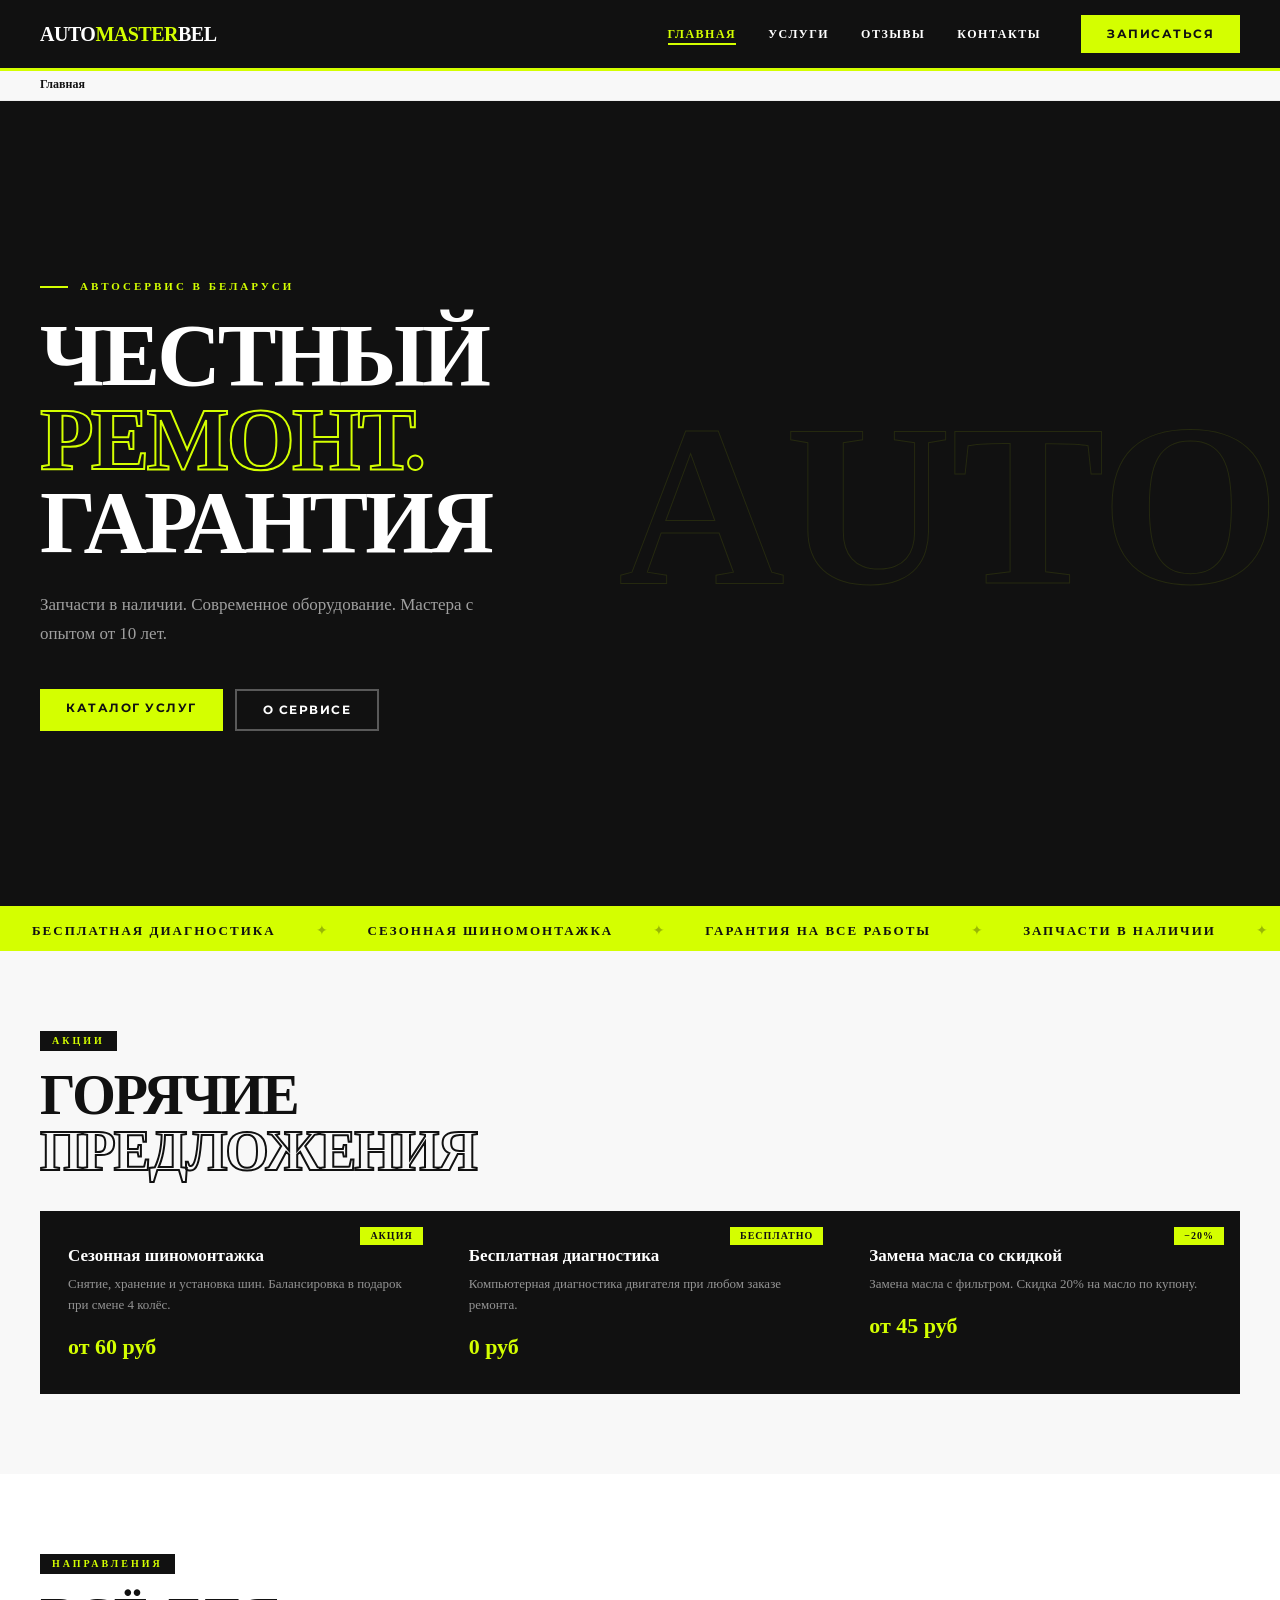
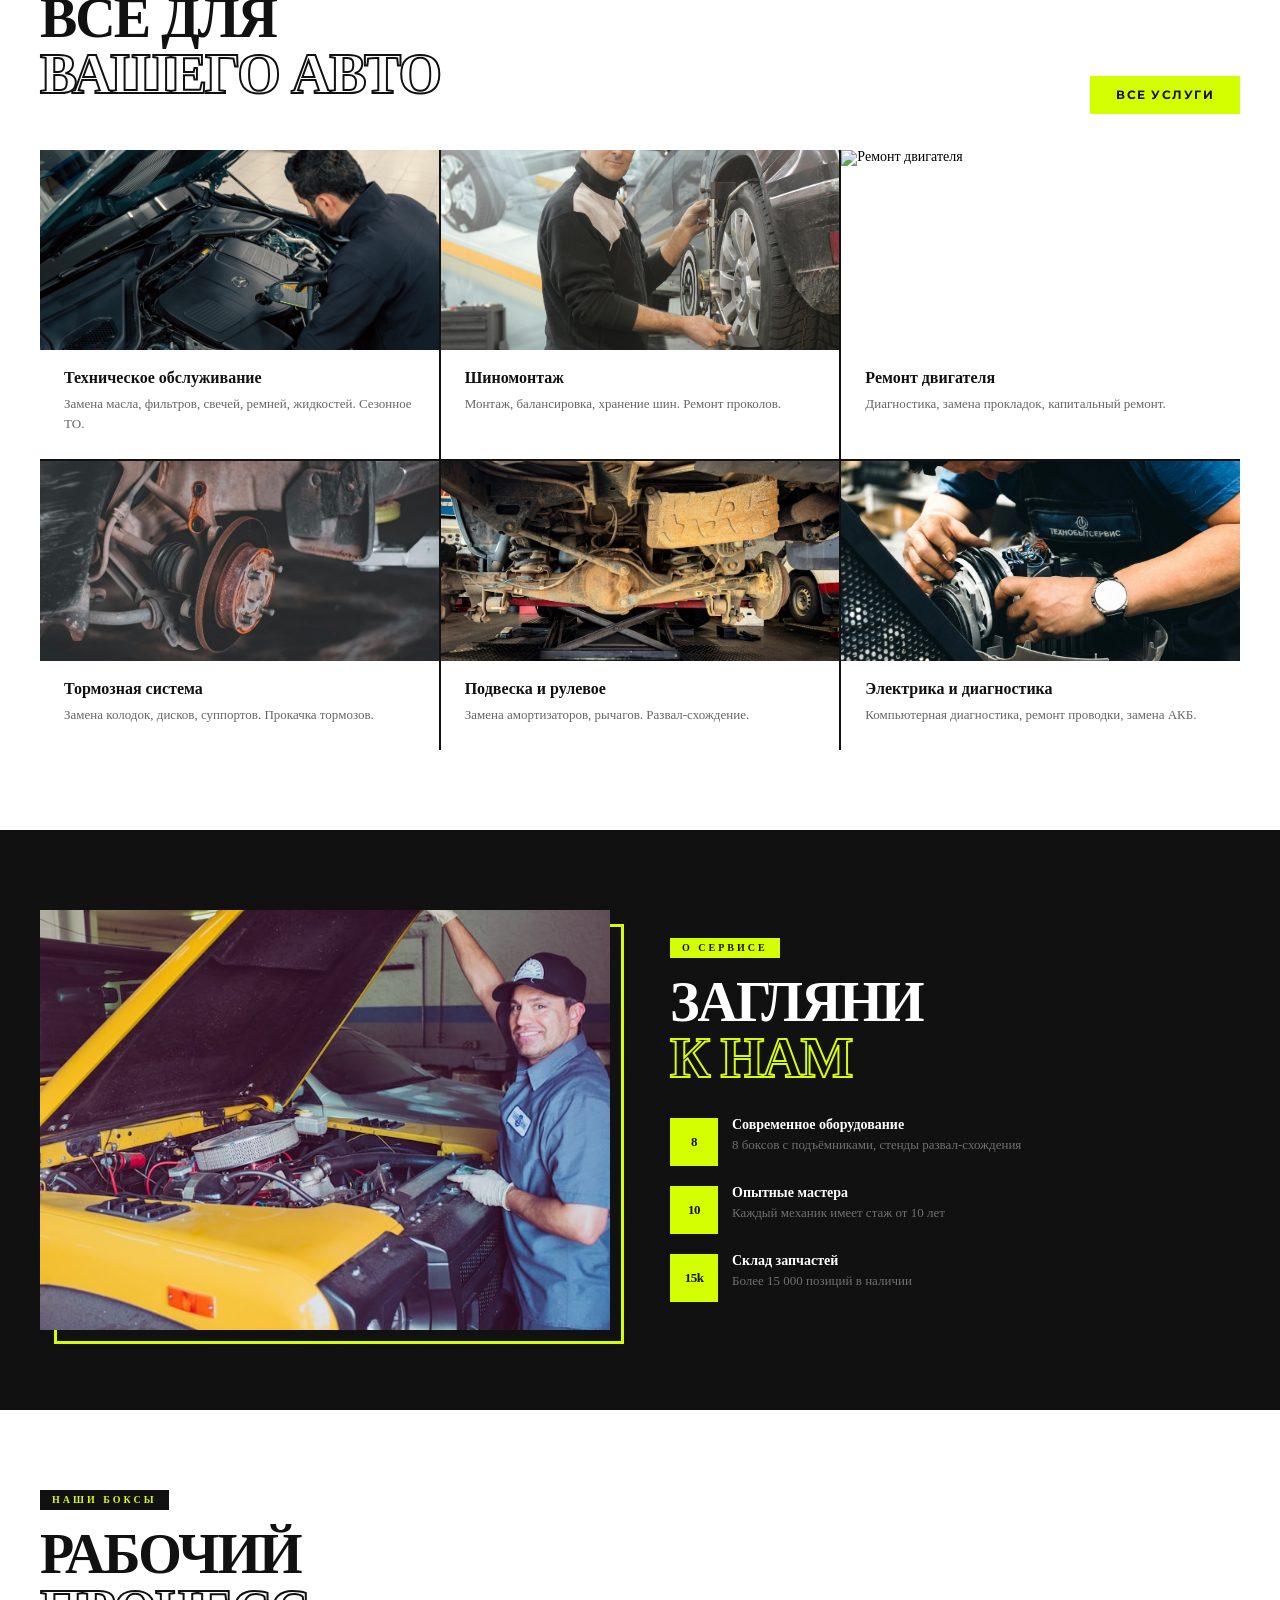
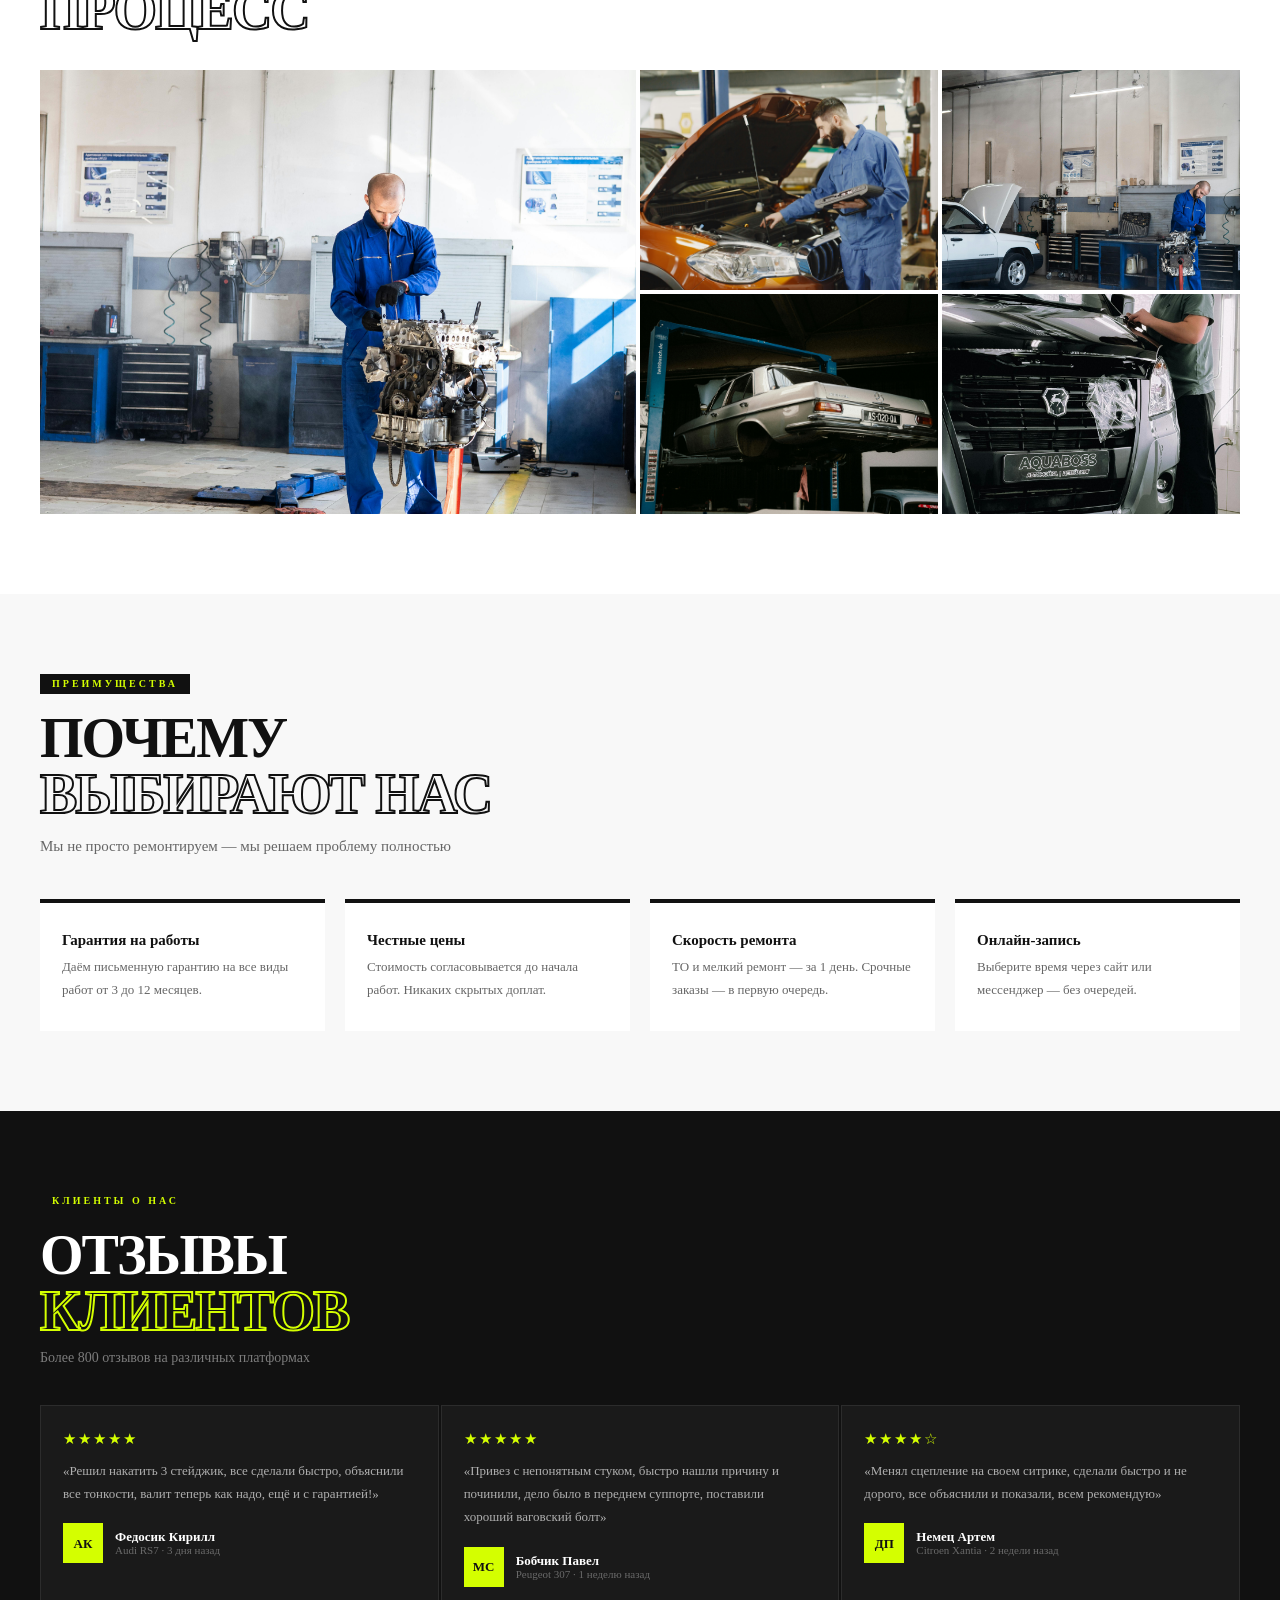
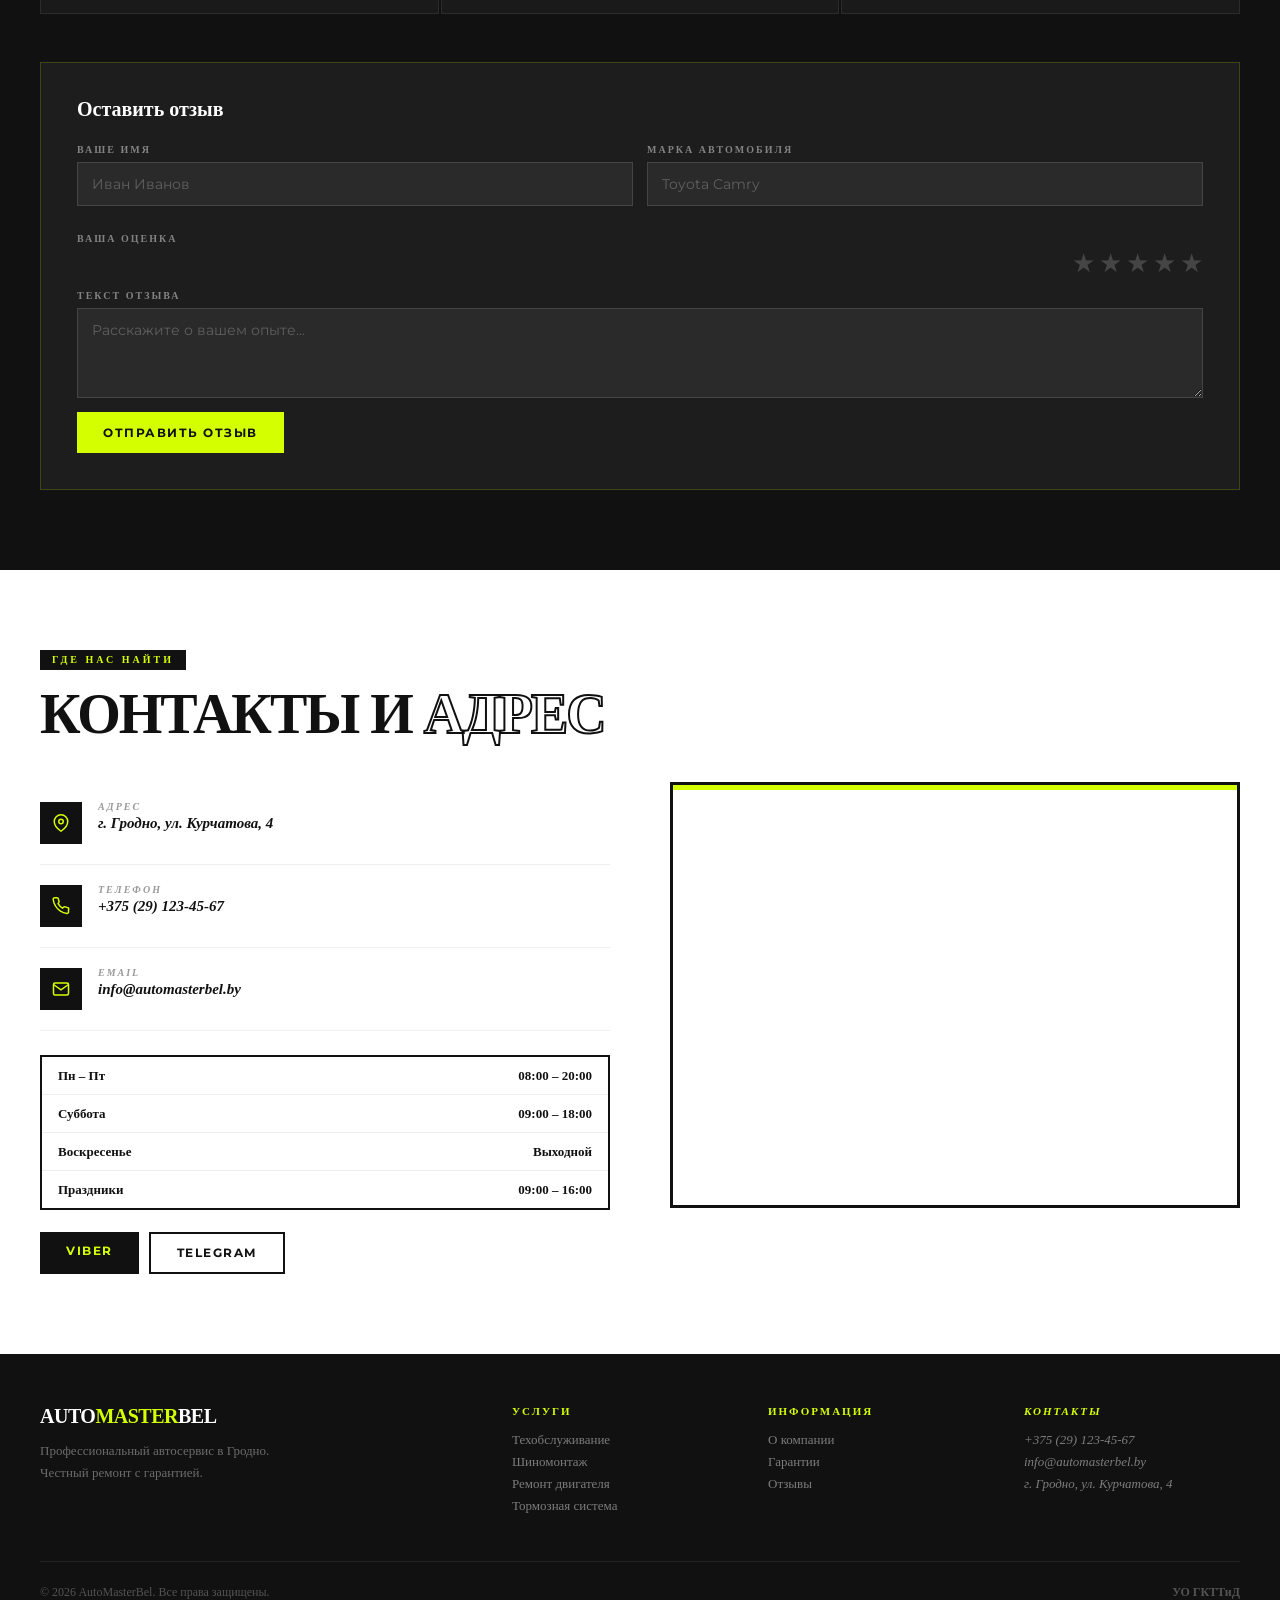
==== commit c76dbb51: "Small Fix" ====
--- a/index.html
+++ b/index.html
@@ -446,7 +446,7 @@
             </table>
 
             <div class="messengers">
-              <a href="#" class="btn btn-dark">WhatsApp</a>
+              <a href="#" class="btn btn-dark">Viber</a>
               <a href="#" class="btn btn-outline-dark">Telegram</a>
             </div>
           </div>
--- a/styles/style.css
+++ b/styles/style.css
@@ -1,41 +1,6 @@
 @import url("./normalize.css");
 @import url("./fonts.css");
 
-/* RESET */
-*, *::before, *::after {
-  box-sizing: border-box;
-  margin: 0;
-  padding: 0;
-}
-
-html {
-  scroll-behavior: smooth;
-}
-
-body {
-  font-family: 'Montserrat', sans-serif;
-  background: #ffffff;
-  color: #111111;
-  overflow-x: hidden;
-}
-
-a {
-  text-decoration: none;
-  color: inherit;
-}
-
-ul {
-  list-style: none;
-}
-
-img {
-  display: block;
-  max-width: 100%;
-}
-
-address {
-  font-style: normal;
-}
 
 /* КОНТЕЙНЕР */
 .container {
@@ -141,7 +106,7 @@
   transition: all 0.3s;
 }
 
-/* BREADCRUMB */
+/* КРОШКИ */
 .breadcrumb {
   margin-top: 68px;
   background: #f8f8f8;
